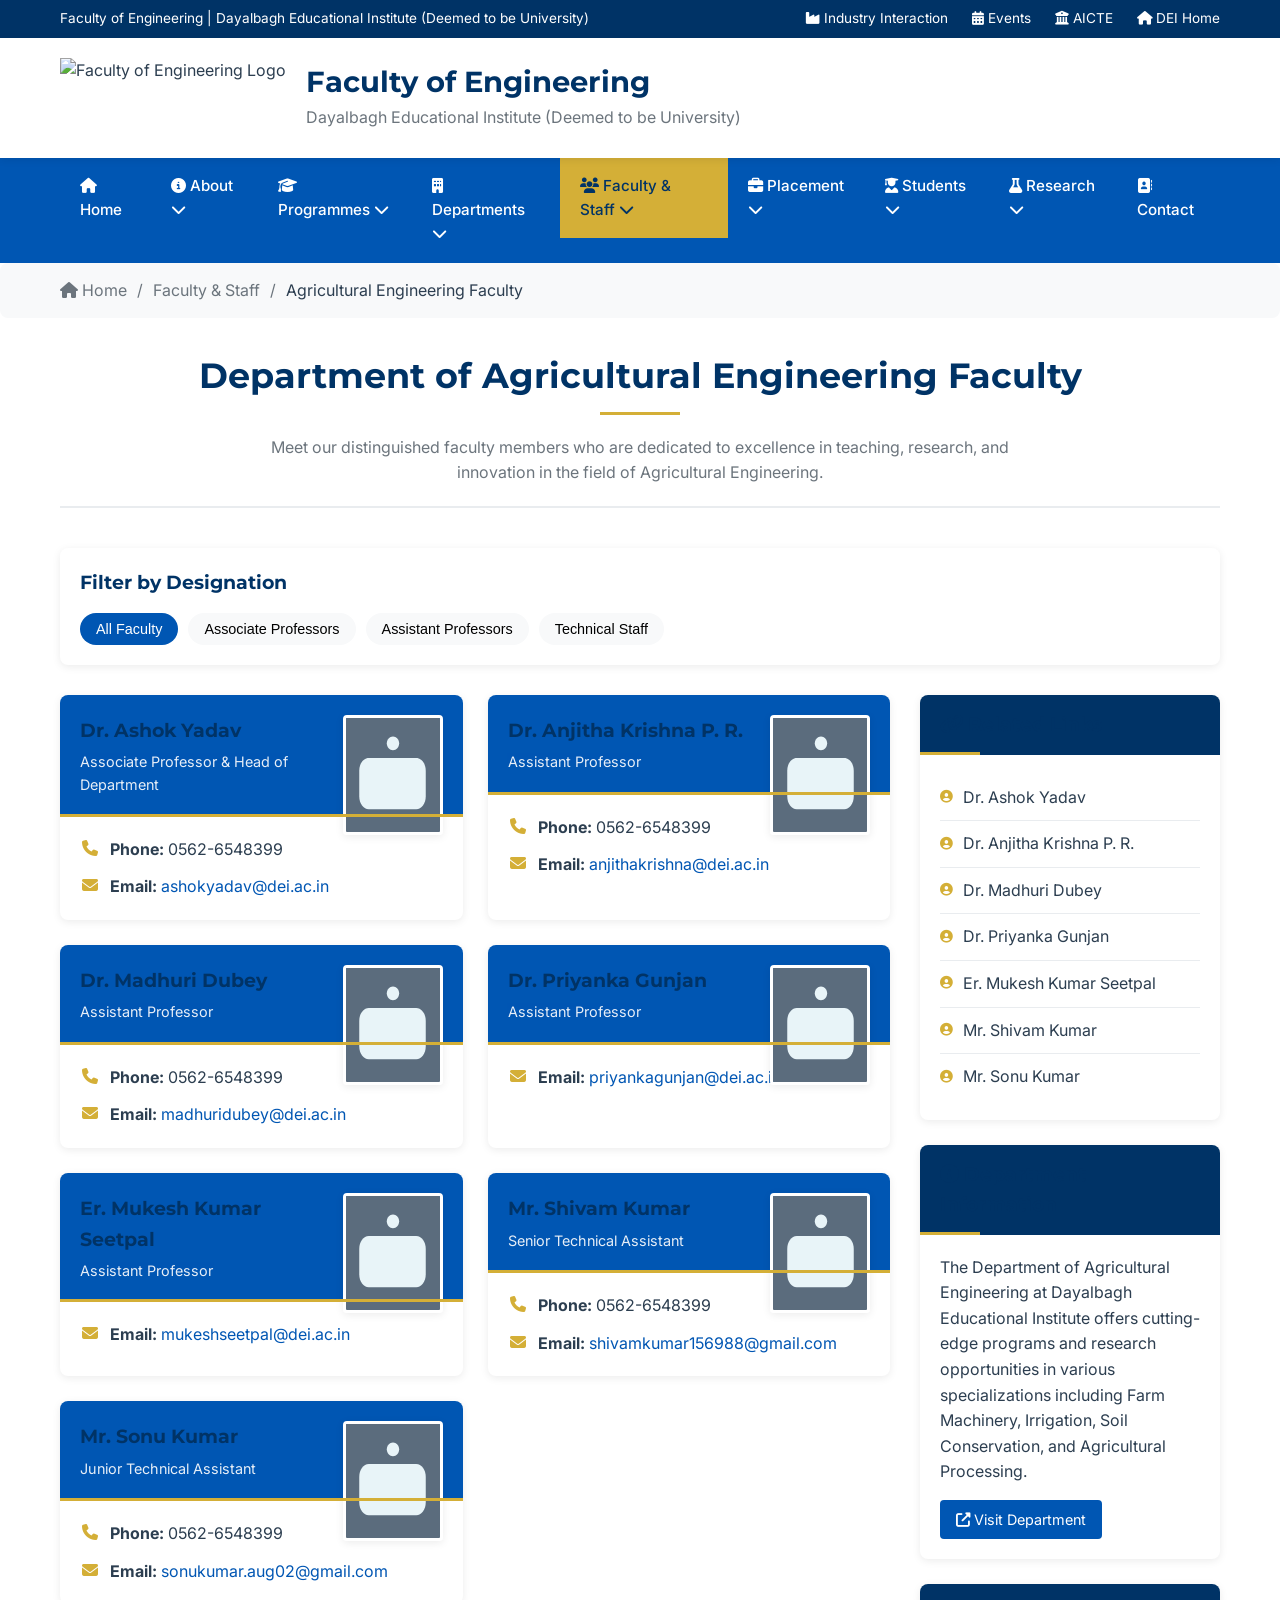
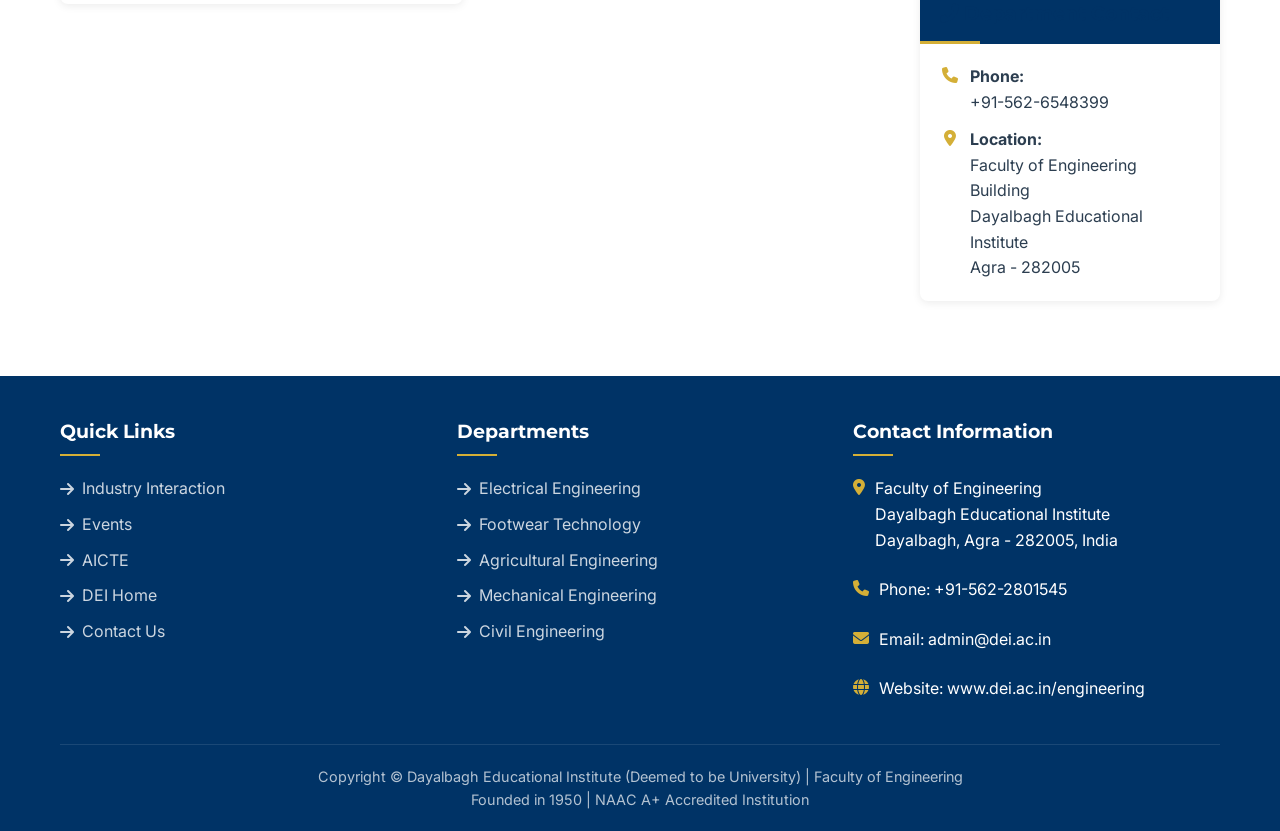
==== ag.html @ 7893d4c3 "Create ag.html" ====
<!DOCTYPE html>
<html lang="en">
<head>
    <meta charset="UTF-8">
    <meta name="viewport" content="width=device-width, initial-scale=1.0">
    <title>Agricultural Engineering Faculty | Dayalbagh Educational Institute</title>
    <link rel="shortcut icon" href="https://www.dei.ac.in/engineering/templates/jsn_epic_free/favicon.ico" type="image/x-icon">
    <link rel="stylesheet" href="https://cdnjs.cloudflare.com/ajax/libs/font-awesome/6.4.0/css/all.min.css">
    <link href="https://fonts.googleapis.com/css2?family=Inter:wght@300;400;500;600;700;800&family=Montserrat:wght@500;600;700;800&display=swap" rel="stylesheet">
    <!-- External CSS -->
    <link rel="stylesheet" href="faculty_page.css">
</head>
<body>
    <!-- Top Bar -->
    <div class="top-bar">
        <div class="container">
            <div>Faculty of Engineering | Dayalbagh Educational Institute (Deemed to be University)</div>
            <div class="top-links">
                <a href="/engineering/index.php/industry-interaction"><i class="fas fa-industry"></i> Industry Interaction</a>
                <a href="/engineering/index.php/events"><i class="fas fa-calendar-alt"></i> Events</a>
                <a href="http://www.aicte-india.org/"><i class="fas fa-university"></i> AICTE</a>
                <a href="/dei"><i class="fas fa-home"></i> DEI Home</a>
            </div>
        </div>
    </div>

    <!-- Main Header -->
    <header class="main-header">
        <div class="container">
            <div class="header-content">
                <div class="logo-section">
                    <img src="https://www.dei.ac.in/nsc2022/images/dei_logo.png" alt="Faculty of Engineering Logo" class="logo">
                    <div class="institute-info">
                        <h1>Faculty of Engineering</h1>
                        <p>Dayalbagh Educational Institute (Deemed to be University)</p>
                    </div>
                </div>
            </div>
        </div>
    </header>

    <!-- Navigation -->
    <nav class="main-navigation">
        <div class="container nav-container">
            <button class="mobile-menu-btn" id="mobileMenuBtn">
                <i class="fas fa-bars"></i>
            </button>
            <ul class="nav-menu" id="navMenu">
                <li><a href="/engineering/"><i class="fas fa-home"></i> Home</a></li>
                
                <li class="dropdown-parent">
                    <a href="javascript:void(0)"><i class="fas fa-info-circle"></i> About <i class="fas fa-chevron-down"></i></a>
                    <div class="dropdown">
                        <a href="/engineering/index.php/about-faculty/history">History</a>
                        <a href="/engineering/index.php/about-faculty/strengths">Strengths</a>
                        <a href="/engineering/index.php/about-faculty/infrastructure-labs">Infrastructure & Labs</a>
                        <a href="https://www.dei.ac.in/dei/index.php?option=com_content&view=article&id=171&Itemid=258">Approvals</a>
                    </div>
                </li>
                
                <li class="dropdown-parent">
                    <a href="javascript:void(0)"><i class="fas fa-graduation-cap"></i> Programmes <i class="fas fa-chevron-down"></i></a>
                    <div class="dropdown">
                        <a href="/engineering/index.php/programmes/under-graduate">Under-Graduate</a>
                        <a href="/engineering/index.php/programmes/ug-curriculum">UG Curriculum</a>
                        <a href="/engineering/index.php/programmes/post-graduate">Post Graduate</a>
                        <a href="/engineering/index.php/programmes/doctoral-programme">Doctoral Programme</a>
                        <a href="/engineering/index.php/programmes/panc">Programme and Course Outcomes</a>
                        <a href="/engineering/index.php/programmes/integrated-programme">Integrated Programme</a>
                        <a href="/engineering/index.php/programmes/evaluation-system">Evaluation System</a>
                        <a href="/engineering/index.php/programmes/academic-calendar">Academic Calendar</a>
                    </div>
                </li>
                
                <li class="dropdown-parent">
                    <a href="javascript:void(0)"><i class="fas fa-building"></i> Departments <i class="fas fa-chevron-down"></i></a>
                    <div class="dropdown">
                        <a href="/engineering/index.php/2012-12-08-09-16-45/electrical-engg">Electrical Engg.</a>
                        <a href="https://footwearengg.dei.ac.in/">Footwear Technology</a>
                        <a href="https://agriengg.dei.ac.in">Agricultural Engineering</a>
                        <a href="/engineering/index.php/2012-12-08-09-16-45/mechanical-engg">Mechanical Engg.</a>
                        <a href="https://civilengg.dei.ac.in/">Civil Engineering</a>
                    </div>
                </li>
                
                <li class="active dropdown-parent">
                    <a href="javascript:void(0)"><i class="fas fa-users"></i> Faculty & Staff <i class="fas fa-chevron-down"></i></a>
                    <div class="dropdown">
                        <a href="https://agriengg.dei.ac.in/index.php/faculty-staff" class="active">Agricultural Engg. Faculty</a>
                        <a href="/engineering/index.php/2012-12-08-09-23-43/electrical-engg-faculty">Electrical Engg. Faculty</a>
                        <a href="/engineering/index.php/2012-12-08-09-23-43/mechanical-engg-faculty">Mechanical Engg. Faculty</a>
                        <a href="https://footwearengg.dei.ac.in/index.php/faculty-staff">Footwear Technology Faculty</a>
                        <a href="https://civilengg.dei.ac.in/index.php/faculty-staff">Civil Engg. Faculty</a>
                        <a href="/engineering/index.php/2012-12-08-09-23-43/core-courses-faculty">Core Courses Faculty</a>
                        <a href="/engineering/index.php/2012-12-08-09-23-43/acheivements">Achievements</a>
                    </div>
                </li>
                
                <li class="dropdown-parent">
                    <a href="javascript:void(0)"><i class="fas fa-briefcase"></i> Placement <i class="fas fa-chevron-down"></i></a>
                    <div class="dropdown">
                        <a href="/engineering/index.php/placement/placement-cell">Placement Cell</a>
                        <a href="https://www.dei.ac.in/dei/index.php?option=com_content&view=category&layout=blog&id=50&Itemid=287">Alumni</a>
                    </div>
                </li>
                
                <li class="dropdown-parent">
                    <a href="javascript:void(0)"><i class="fas fa-user-graduate"></i> Students <i class="fas fa-chevron-down"></i></a>
                    <div class="dropdown">
                        <a href="/engineering/index.php/students/incentives-to-students">Incentives to Students</a>
                        <a href="/engineering/index.php/students/students-achievements">Student's Achievements</a>
                        <a href="/engineering/index.php/students/ie-student-s-chapter">IE Student's Chapter</a>
                    </div>
                </li>
                
                <li class="dropdown-parent">
                    <a href="javascript:void(0)"><i class="fas fa-flask"></i> Research <i class="fas fa-chevron-down"></i></a>
                    <div class="dropdown">
                        <a href="/engineering/index.php/2012-12-08-09-34-06/research-areas">Research Areas</a>
                        <a href="/engineering/index.php/2012-12-08-09-34-06/r-d-projects">R & D Projects</a>
                        <a href="/engineering/index.php/2012-12-08-09-34-06/electrical-engg-publication">Electrical Engg. Publication</a>
                        <a href="/engineering/index.php/2012-12-08-09-34-06/mechanical-engg-publications">Mechanical Engg. Publications</a>
                        <a href="/engineering/index.php/2012-12-08-09-34-06/footware-tech-publications-patents">Footwear Tech. Publications</a>
                        <a href="/engineering/index.php/2012-12-08-09-34-06/footwear-tech-patents">Footwear Tech. Patents</a>
                        <a href="/engineering/index.php/2012-12-08-09-34-06/electrical-engg-collaborations">Electrical Engg. Collaborations</a>
                        <a href="/engineering/index.php/2012-12-08-09-34-06/mechanical-engg-collaborations">Mechanical Engg. Collaborations</a>
                    </div>
                </li>
                
                <li><a href="/engineering/index.php/contact"><i class="fas fa-address-book"></i> Contact</a></li>
            </ul>
        </div>
    </nav>

    <!-- Breadcrumb -->
    <div class="breadcrumb">
        <div class="container">
            <div class="breadcrumb-links">
                <a href="/engineering/"><i class="fas fa-home"></i> Home</a>
                <span class="separator">/</span>
                <a href="javascript:void(0)">Faculty & Staff</a>
                <span class="separator">/</span>
                <span>Agricultural Engineering Faculty</span>
            </div>
        </div>
    </div>

    <!-- Main Content -->
    <main class="container">
        <!-- Page Header -->
        <div class="page-header">
            <h1>Department of Agricultural Engineering Faculty</h1>
            <p>Meet our distinguished faculty members who are dedicated to excellence in teaching, research, and innovation in the field of Agricultural Engineering.</p>
        </div>

        <!-- Filter Section -->
        <div class="filter-section">
            <h3>Filter by Designation</h3>
            <div class="filter-options">
                <button class="filter-btn active" data-filter="all">All Faculty</button>
                <button class="filter-btn" data-filter="associate">Associate Professors</button>
                <button class="filter-btn" data-filter="assistant">Assistant Professors</button>
                <button class="filter-btn" data-filter="technical">Technical Staff</button>
            </div>
        </div>

        <!-- Faculty Content -->
        <div class="faculty-container">
            <!-- Main Faculty Cards -->
            <div class="faculty-main">
                <div class="faculty-grid" id="facultyGrid">
                    <!-- Faculty cards will be dynamically generated here -->
                </div>
            </div>

            <!-- Sidebar -->
            <div class="sidebar">
                <!-- Related Links Card -->
                <div class="sidebar-card">
                    <div class="card-header">
                        <h3><i class="fas fa-link"></i> Related Links</h3>
                    </div>
                    <div class="card-content">
                        <ul class="related-links" id="relatedLinks">
                            <!-- Related links will be dynamically generated here -->
                        </ul>
                    </div>
                </div>

                <!-- Department Info Card -->
                <div class="sidebar-card">
                    <div class="card-header">
                        <h3><i class="fas fa-info-circle"></i> Department Information</h3>
                    </div>
                    <div class="card-content">
                        <p>The Department of Agricultural Engineering at Dayalbagh Educational Institute offers cutting-edge programs and research opportunities in various specializations including Farm Machinery, Irrigation, Soil Conservation, and Agricultural Processing.</p>
                        <div style="margin-top: 15px;">
                            <a href="https://agriengg.dei.ac.in" class="filter-btn" style="display: inline-block; background-color: var(--primary-blue); color: white; padding: 8px 16px; border-radius: 4px;">
                                <i class="fas fa-external-link-alt"></i> Visit Department
                            </a>
                        </div>
                    </div>
                </div>

                <!-- Contact Card -->
                <div class="sidebar-card">
                    <div class="card-header">
                        <h3><i class="fas fa-phone-alt"></i> Department Contact</h3>
                    </div>
                    <div class="card-content">
                        <div class="contact-info">
                            <div class="contact-item">
                                <i class="fas fa-phone"></i>
                                <div>
                                    <strong>Phone:</strong><br>
                                    +91-562-6548399
                                </div>
                            </div>
                            <div class="contact-item">
                                <i class="fas fa-map-marker-alt"></i>
                                <div>
                                    <strong>Location:</strong><br>
                                    Faculty of Engineering Building<br>
                                    Dayalbagh Educational Institute<br>
                                    Agra - 282005
                                </div>
                            </div>
                        </div>
                    </div>
                </div>
            </div>
        </div>
    </main>

    <!-- Footer -->
    <footer class="main-footer">
        <div class="container">
            <div class="footer-content">
                <div class="footer-section">
                    <h4>Quick Links</h4>
                    <ul class="footer-links">
                        <li><a href="/engineering/index.php/industry-interaction"><i class="fas fa-arrow-right"></i> Industry Interaction</a></li>
                        <li><a href="/engineering/index.php/events"><i class="fas fa-arrow-right"></i> Events</a></li>
                        <li><a href="http://www.aicte-india.org/"><i class="fas fa-arrow-right"></i> AICTE</a></li>
                        <li><a href="/dei"><i class="fas fa-arrow-right"></i> DEI Home</a></li>
                        <li><a href="/engineering/index.php/contact"><i class="fas fa-arrow-right"></i> Contact Us</a></li>
                    </ul>
                </div>
                
                <div class="footer-section">
                    <h4>Departments</h4>
                    <ul class="footer-links">
                        <li><a href="/engineering/index.php/2012-12-08-09-16-45/electrical-engg"><i class="fas fa-arrow-right"></i> Electrical Engineering</a></li>
                        <li><a href="https://footwearengg.dei.ac.in/"><i class="fas fa-arrow-right"></i> Footwear Technology</a></li>
                        <li><a href="https://agriengg.dei.ac.in"><i class="fas fa-arrow-right"></i> Agricultural Engineering</a></li>
                        <li><a href="/engineering/index.php/2012-12-08-09-16-45/mechanical-engg"><i class="fas fa-arrow-right"></i> Mechanical Engineering</a></li>
                        <li><a href="https://civilengg.dei.ac.in/"><i class="fas fa-arrow-right"></i> Civil Engineering</a></li>
                    </ul>
                </div>
                
                <div class="footer-section">
                    <h4>Contact Information</h4>
                    <div class="contact-info">
                        <p><i class="fas fa-map-marker-alt"></i> Faculty of Engineering<br>Dayalbagh Educational Institute<br>Dayalbagh, Agra - 282005, India</p>
                        <p><i class="fas fa-phone"></i> Phone: +91-562-2801545</p>
                        <p><i class="fas fa-envelope"></i> Email: admin@dei.ac.in</p>
                        <p><i class="fas fa-globe"></i> Website: www.dei.ac.in/engineering</p>
                    </div>
                </div>
            </div>
            
            <div class="copyright">
                <p>Copyright © Dayalbagh Educational Institute (Deemed to be University) | Faculty of Engineering</p>
                <p>Founded in 1950 | NAAC A+ Accredited Institution</p>
            </div>
        </div>
    </footer>

    <!-- JavaScript -->
    <script>
        // Faculty data from agriculture_faculty.json
        const facultyData = [
            {
                "name": "Dr. Ashok Yadav",
                "designation": "Associate Professor & Head of Department",
                "phone": "Tel: 0562-6548399",
                "email": "ashokyadav@dei.ac.in",
                "image": "/images/Faculty%20pictures/DR.%20ASHOK%20YADAV.png",
                "category": "associate"
            },
            {
                "name": "Dr. Anjitha Krishna P. R.",
                "designation": "Assistant Professor",
                "phone": "Tel: 0562-6548399",
                "email": "anjithakrishna@dei.ac.in",
                "image": "/images/Faculty%20pictures/DR.%20ANJITHA%20KRISHNA%20PR.png",
                "category": "assistant"
            },
            {
                "name": "Dr. Madhuri Dubey",
                "designation": "Assistant Professor",
                "phone": "Tel: 0562-6548399",
                "email": "madhuridubey@dei.ac.in",
                "image": "/images/Faculty%20pictures/DR.%20MADHURI%20DUBEY.png",
                "category": "assistant"
            },
            {
                "name": "Dr. Priyanka Gunjan",
                "designation": "Assistant Professor",
                "phone": null,
                "email": "priyankagunjan@dei.ac.in",
                "image": "/images/Faculty%20pictures/DR.%20PRIYANKA%20GUNJAN.png",
                "category": "assistant"
            },
            {
                "name": "Er. Mukesh Kumar Seetpal",
                "designation": "Assistant Professor",
                "phone": null,
                "email": "mukeshseetpal@dei.ac.in",
                "image": "/images/Faculty%20pictures/ER.%20MUKESH%20KUMAR%20SEETPAL.png",
                "category": "assistant"
            },
            {
                "name": "Mr. Shivam Kumar",
                "designation": "Senior Technical Assistant",
                "phone": "Tel: 0562-6548399",
                "email": "shivamkumar156988@gmail.com",
                "image": "/images/Faculty%20pictures/MR.%20SHIVAM.png",
                "category": "technical"
            },
            {
                "name": "Mr. Sonu Kumar",
                "designation": "Junior Technical Assistant",
                "phone": "Tel: 0562-6548399",
                "email": "sonukumar.aug02@gmail.com",
                "image": "/images/Faculty%20pictures/MR.%20SONU.png",
                "category": "technical"
            }
        ];

        // Mobile Menu Toggle
        const mobileMenuBtn = document.getElementById('mobileMenuBtn');
        const navMenu = document.getElementById('navMenu');
        
        mobileMenuBtn.addEventListener('click', () => {
            navMenu.classList.toggle('active');
            mobileMenuBtn.innerHTML = navMenu.classList.contains('active') 
                ? '<i class="fas fa-times"></i>' 
                : '<i class="fas fa-bars"></i>';
        });
        
        // Close mobile menu when clicking outside
        document.addEventListener('click', (event) => {
            if (!navMenu.contains(event.target) && !mobileMenuBtn.contains(event.target)) {
                navMenu.classList.remove('active');
                mobileMenuBtn.innerHTML = '<i class="fas fa-bars"></i>';
            }
        });

        // Function to create faculty card
        function createFacultyCard(faculty) {
            // Handle empty names
            let facultyName = faculty.name || faculty.designation;
            if (!facultyName.trim()) {
                facultyName = "Faculty Member";
            }
            
            // Clean email string
            let emailText = '';
            let emailHref = '';
            
            if (faculty.email) {
                // Extract email from the string
                const emailMatch = faculty.email.match(/[a-zA-Z0-9._%+-]+@[a-zA-Z0-9.-]+\.[a-zA-Z]{2,}/);
                if (emailMatch) {
                    emailText = emailMatch[0];
                    emailHref = `mailto:${emailMatch[0]}`;
                } else {
                    emailText = faculty.email;
                    emailHref = `mailto:${faculty.email}`;
                }
            }
            
            // Clean phone string
            const phoneText = faculty.phone ? faculty.phone.replace(/Tel:|Mobile No\.:/g, '').trim() : '';

            const card = document.createElement('div');
            card.className = `faculty-card ${faculty.category}`;
            card.setAttribute('data-category', faculty.category);
            
            card.innerHTML = `
                <div class="faculty-card-header">
                    <div class="faculty-info">
                        <h3 class="faculty-name">${facultyName}</h3>
                        <p class="faculty-designation">${faculty.designation}</p>
                    </div>
                    ${faculty.image ? 
                        `<img src="${faculty.image}" alt="${facultyName}" class="faculty-image" onerror="this.src='[data-uri]'">` : 
                        `<div class="placeholder-image"><i class="fas fa-user-tie"></i></div>`
                    }
                </div>
                <div class="faculty-card-content">
                    <div class="contact-info">
                        ${phoneText ? `
                            <div class="contact-item">
                                <i class="fas fa-phone"></i>
                                <div><strong>Phone:</strong> ${phoneText}</div>
                            </div>
                        ` : ''}
                        ${emailText ? `
                            <div class="contact-item">
                                <i class="fas fa-envelope"></i>
                                <div>
                                    <strong>Email:</strong> 
                                    <a href="${emailHref}" style="color: var(--primary-blue); word-break: break-word;">${emailText}</a>
                                </div>
                            </div>
                        ` : ''}
                    </div>
                </div>
            `;
            
            return card;
        }

        // Function to create related link
        function createRelatedLink(faculty) {
            const li = document.createElement('li');
            const facultyName = faculty.name || faculty.designation || "Faculty Member";
            
            li.innerHTML = `
                <a href="javascript:void(0)" data-name="${facultyName.replace(/[^a-zA-Z0-9]/g, '-').toLowerCase()}">
                    <i class="fas fa-user-circle"></i>
                    <span>${facultyName}</span>
                </a>
            `;
            
            // Add click event to scroll to faculty card
            li.querySelector('a').addEventListener('click', () => {
                const facultyNameId = facultyName.replace(/[^a-zA-Z0-9]/g, '-').toLowerCase();
                const card = document.querySelector(`[data-name="${facultyNameId}"]`);
                if (card) {
                    card.scrollIntoView({ behavior: 'smooth', block: 'center' });
                    
                    // Add highlight effect
                    card.style.boxShadow = '0 0 0 3px var(--accent-gold)';
                    setTimeout(() => {
                        card.style.boxShadow = '';
                    }, 2000);
                }
            });
            
            return li;
        }

        // Function to filter faculty cards
        function filterFaculty(category) {
            const cards = document.querySelectorAll('.faculty-card');
            cards.forEach(card => {
                if (category === 'all' || card.getAttribute('data-category') === category) {
                    card.style.display = 'block';
                    setTimeout(() => {
                        card.style.opacity = '1';
                        card.style.transform = 'translateY(0)';
                    }, 10);
                } else {
                    card.style.opacity = '0';
                    card.style.transform = 'translateY(10px)';
                    setTimeout(() => {
                        card.style.display = 'none';
                    }, 300);
                }
            });
            
            // Update active filter button
            document.querySelectorAll('.filter-btn').forEach(btn => {
                btn.classList.remove('active');
                if (btn.getAttribute('data-filter') === category) {
                    btn.classList.add('active');
                }
            });
        }

        // Initialize page
        document.addEventListener('DOMContentLoaded', () => {
            const facultyGrid = document.getElementById('facultyGrid');
            const relatedLinks = document.getElementById('relatedLinks');
            
            // Sort faculty by designation hierarchy
            const designationOrder = {
                'associate': 1,
                'assistant': 2,
                'technical': 3
            };
            
            const sortedFaculty = [...facultyData].filter(faculty => 
                faculty.name && faculty.name.trim() !== "" || 
                faculty.designation && faculty.designation.trim() !== ""
            ).sort((a, b) => {
                return designationOrder[a.category] - designationOrder[b.category];
            });
            
            // Generate faculty cards
            sortedFaculty.forEach(faculty => {
                const card = createFacultyCard(faculty);
                
                // Add data attribute for filtering by name
                const facultyName = faculty.name || faculty.designation || "Faculty Member";
                const facultyNameId = facultyName.replace(/[^a-zA-Z0-9]/g, '-').toLowerCase();
                card.setAttribute('data-name', facultyNameId);
                
                facultyGrid.appendChild(card);
                
                // Add to related links
                const link = createRelatedLink(faculty);
                relatedLinks.appendChild(link);
            });
            
            // Setup filter buttons
            document.querySelectorAll('.filter-btn').forEach(btn => {
                btn.addEventListener('click', () => {
                    const filter = btn.getAttribute('data-filter');
                    filterFaculty(filter);
                });
            });
            
            // Initialize with all faculty visible
            filterFaculty('all');
            
            // Dropdown menu enhancement for mobile
            const dropdownParents = document.querySelectorAll('.dropdown-parent');
            
            dropdownParents.forEach(parent => {
                if (window.innerWidth <= 992) {
                    parent.addEventListener('click', (e) => {
                        if (!e.target.classList.contains('dropdown')) {
                            e.preventDefault();
                            const dropdown = parent.querySelector('.dropdown');
                            dropdown.style.display = dropdown.style.display === 'block' ? 'none' : 'block';
                        }
                    });
                }
            });
        });

        // Smooth scrolling for anchor links
        document.querySelectorAll('a[href^="#"]').forEach(anchor => {
            anchor.addEventListener('click', function(e) {
                e.preventDefault();
                const targetId = this.getAttribute('href');
                if (targetId === '#') return;
                
                const targetElement = document.querySelector(targetId);
                if (targetElement) {
                    window.scrollTo({
                        top: targetElement.offsetTop - 100,
                        behavior: 'smooth'
                    });
                }
            });
        });
    </script>
</body>
</html>
---- faculty_page.css ----
/* faculty_page.css */

:root {
    --primary-blue: #0056b3;
    --secondary-blue: #1a73e8;
    --accent-gold: #d4af37;
    --dark-blue: #003366;
    --light-blue: #e8f4f8;
    --light-gray: #f8f9fa;
    --medium-gray: #e9ecef;
    --dark-gray: #6c757d;
    --text-dark: #2c3e50;
    --text-light: #5a6c7d;
    --success: #28a745;
    --danger: #dc3545;
    --warning: #ffc107;
    --shadow-sm: 0 2px 8px rgba(0, 0, 0, 0.08);
    --shadow-md: 0 4px 12px rgba(0, 0, 0, 0.12);
    --shadow-lg: 0 8px 24px rgba(0, 0, 0, 0.15);
    --transition: all 0.3s ease;
    --border-radius: 8px;
}

* {
    margin: 0;
    padding: 0;
    box-sizing: border-box;
}

body {
    font-family: 'Inter', sans-serif;
    color: var(--text-dark);
    line-height: 1.6;
    background-color: #fff;
}

h1, h2, h3, h4, h5, h6 {
    font-family: 'Montserrat', sans-serif;
    font-weight: 700;
    color: var(--dark-blue);
}

a {
    text-decoration: none;
    color: var(--primary-blue);
    transition: var(--transition);
}

a:hover {
    color: var(--accent-gold);
}

.container {
    width: 100%;
    max-width: 1200px;
    margin: 0 auto;
    padding: 0 20px;
}

/* Header Styles */
.top-bar {
    background-color: var(--dark-blue);
    color: white;
    padding: 8px 0;
    font-size: 0.85rem;
}

.top-bar .container {
    display: flex;
    justify-content: space-between;
    align-items: center;
}

.top-links a {
    color: white;
    margin-left: 20px;
}

.top-links a:hover {
    color: var(--accent-gold);
}

.main-header {
    padding: 20px 0;
    background-color: white;
    box-shadow: var(--shadow-sm);
    position: sticky;
    top: 0;
    z-index: 1000;
}

.header-content {
    display: flex;
    align-items: center;
    justify-content: space-between;
}

.logo-section {
    display: flex;
    align-items: center;
    gap: 20px;
}

.logo {
    height: 80px;
}

.institute-info h1 {
    font-size: 1.8rem;
    margin-bottom: 5px;
    line-height: 1.2;
}

.institute-info p {
    color: var(--dark-gray);
    font-size: 1rem;
}

/* Navigation */
.main-navigation {
    background-color: var(--primary-blue);
    position: relative;
    z-index: 999;
}

.nav-container {
    display: flex;
    justify-content: space-between;
    align-items: center;
}

.nav-menu {
    display: flex;
    list-style: none;
}

.nav-menu > li {
    position: relative;
}

.nav-menu > li > a {
    display: block;
    padding: 16px 20px;
    color: white;
    font-weight: 500;
    font-size: 0.95rem;
}

.nav-menu > li:hover > a {
    background-color: rgba(255, 255, 255, 0.1);
}

.nav-menu > li.active > a {
    background-color: var(--accent-gold);
    color: var(--dark-blue);
}

/* Dropdown */
.dropdown {
    position: absolute;
    top: 100%;
    left: 0;
    background-color: white;
    min-width: 220px;
    box-shadow: var(--shadow-lg);
    opacity: 0;
    visibility: hidden;
    transform: translateY(10px);
    transition: var(--transition);
    z-index: 1000;
    border-radius: var(--border-radius);
    overflow: hidden;
}

.nav-menu > li:hover .dropdown {
    opacity: 1;
    visibility: visible;
    transform: translateY(0);
}

.dropdown a {
    display: block;
    padding: 12px 20px;
    color: var(--text-dark);
    border-bottom: 1px solid var(--medium-gray);
}

.dropdown a:hover {
    background-color: var(--light-blue);
    color: var(--primary-blue);
}

.dropdown a:last-child {
    border-bottom: none;
}

.mobile-menu-btn {
    display: none;
    background: none;
    border: none;
    color: white;
    font-size: 1.5rem;
    cursor: pointer;
    padding: 10px;
}

/* Breadcrumb */
.breadcrumb {
    background-color: var(--light-gray);
    padding: 15px 0;
    margin-bottom: 30px;
    border-radius: var(--border-radius);
}

.breadcrumb-links {
    display: flex;
    align-items: center;
    gap: 10px;
    flex-wrap: wrap;
}

.breadcrumb-links a {
    color: var(--dark-gray);
}

.breadcrumb-links a:hover {
    color: var(--primary-blue);
}

.breadcrumb-links .separator {
    color: var(--dark-gray);
}

/* Page Header */
.page-header {
    text-align: center;
    margin-bottom: 40px;
    padding-bottom: 20px;
    border-bottom: 2px solid var(--medium-gray);
}

.page-header h1 {
    font-size: 2.2rem;
    margin-bottom: 10px;
    position: relative;
    display: inline-block;
}

.page-header h1::after {
    content: '';
    position: absolute;
    bottom: -10px;
    left: 50%;
    transform: translateX(-50%);
    width: 80px;
    height: 3px;
    background-color: var(--accent-gold);
}

.page-header p {
    color: var(--dark-gray);
    max-width: 800px;
    margin: 20px auto 0;
}

/* Faculty Cards Layout */
.faculty-container {
    display: grid;
    grid-template-columns: 1fr 300px;
    gap: 30px;
    margin-bottom: 50px;
}

/* Faculty Cards Grid */
.faculty-grid {
    display: grid;
    grid-template-columns: repeat(auto-fill, minmax(300px, 1fr));
    gap: 25px;
}

/* Faculty Card */
.faculty-card {
    background-color: white;
    border-radius: var(--border-radius);
    overflow: hidden;
    box-shadow: var(--shadow-sm);
    transition: var(--transition);
    position: relative;
}

.faculty-card:hover {
    transform: translateY(-5px);
    box-shadow: var(--shadow-md);
}

.faculty-card-header {
    background-color: var(--primary-blue);
    color: white;
    padding: 20px;
    position: relative;
    min-height: 100px;
}

.faculty-card-header::after {
    content: '';
    position: absolute;
    bottom: 0;
    left: 0;
    width: 100%;
    height: 3px;
    background-color: var(--accent-gold);
}

.faculty-image {
    width: 100px;
    height: 120px;
    object-fit: cover;
    border-radius: 4px;
    border: 3px solid white;
    position: absolute;
    top: 20px;
    right: 20px;
    box-shadow: var(--shadow-sm);
}

.placeholder-image {
    width: 100px;
    height: 120px;
    background-color: rgba(255, 255, 255, 0.2);
    border-radius: 4px;
    border: 3px solid white;
    display: flex;
    align-items: center;
    justify-content: center;
    position: absolute;
    top: 20px;
    right: 20px;
    box-shadow: var(--shadow-sm);
}

.placeholder-image i {
    font-size: 2rem;
    color: rgba(255, 255, 255, 0.7);
}

.faculty-name {
    font-size: 1.2rem;
    margin-bottom: 5px;
    max-width: calc(100% - 120px);
}

.faculty-designation {
    font-size: 0.9rem;
    opacity: 0.9;
    max-width: calc(100% - 120px);
}

.faculty-card-content {
    padding: 20px;
}

.contact-info {
    display: flex;
    flex-direction: column;
    gap: 12px;
}

.contact-item {
    display: flex;
    align-items: flex-start;
    gap: 10px;
}

.contact-item i {
    color: var(--accent-gold);
    margin-top: 2px;
    width: 20px;
    text-align: center;
}

/* Filter Section */
.filter-section {
    background-color: white;
    padding: 20px;
    border-radius: var(--border-radius);
    box-shadow: var(--shadow-sm);
    margin-bottom: 30px;
}

.filter-options {
    display: flex;
    flex-wrap: wrap;
    gap: 10px;
    margin-top: 15px;
}

.filter-btn {
    padding: 8px 16px;
    background-color: var(--light-gray);
    border: none;
    border-radius: 20px;
    cursor: pointer;
    font-size: 0.9rem;
    transition: var(--transition);
}

.filter-btn:hover {
    background-color: var(--medium-gray);
}

.filter-btn.active {
    background-color: var(--primary-blue);
    color: white;
}

/* Sidebar */
.sidebar {
    position: sticky;
    top: 120px;
    height: fit-content;
}

.sidebar-card {
    background-color: white;
    border-radius: var(--border-radius);
    overflow: hidden;
    margin-bottom: 25px;
    box-shadow: var(--shadow-sm);
}

.sidebar-card .card-header {
    background-color: var(--dark-blue);
    color: white;
    padding: 15px 20px;
    font-size: 1rem;
    position: relative;
}

.sidebar-card .card-header::after {
    content: '';
    position: absolute;
    bottom: 0;
    left: 0;
    width: 60px;
    height: 3px;
    background-color: var(--accent-gold);
}

.sidebar-card .card-content {
    padding: 20px;
}

.related-links {
    list-style: none;
}

.related-links li {
    padding: 10px 0;
    border-bottom: 1px solid var(--medium-gray);
}

.related-links li:last-child {
    border-bottom: none;
}

.related-links a {
    display: flex;
    align-items: center;
    gap: 10px;
    color: var(--text-dark);
}

.related-links a:hover {
    color: var(--primary-blue);
    padding-left: 5px;
}

.related-links i {
    color: var(--accent-gold);
    font-size: 0.8rem;
}

/* Footer */
.main-footer {
    background-color: var(--dark-blue);
    color: white;
    padding: 40px 0 20px;
    margin-top: 50px;
}

.footer-content {
    display: grid;
    grid-template-columns: repeat(auto-fit, minmax(250px, 1fr));
    gap: 30px;
    margin-bottom: 30px;
}

.footer-section h4 {
    color: white;
    margin-bottom: 20px;
    font-size: 1.2rem;
    position: relative;
    padding-bottom: 10px;
}

.footer-section h4::after {
    content: '';
    position: absolute;
    bottom: 0;
    left: 0;
    width: 40px;
    height: 2px;
    background-color: var(--accent-gold);
}

.footer-links {
    list-style: none;
}

.footer-links li {
    margin-bottom: 10px;
}

.footer-links a {
    color: rgba(255, 255, 255, 0.8);
    display: flex;
    align-items: center;
    gap: 8px;
}

.footer-links a:hover {
    color: var(--accent-gold);
    padding-left: 5px;
}

.contact-info p {
    margin-bottom: 12px;
    display: flex;
    align-items: flex-start;
    gap: 10px;
}

.contact-info i {
    color: var(--accent-gold);
    margin-top: 3px;
}

.copyright {
    text-align: center;
    padding-top: 20px;
    border-top: 1px solid rgba(255, 255, 255, 0.1);
    font-size: 0.9rem;
    color: rgba(255, 255, 255, 0.7);
}

/* Responsive Design */
@media (max-width: 992px) {
    .faculty-container {
        grid-template-columns: 1fr;
    }
    
    .sidebar {
        position: static;
        margin-top: 40px;
    }
    
    .nav-menu {
        display: none;
        position: absolute;
        top: 100%;
        left: 0;
        width: 100%;
        background-color: var(--primary-blue);
        flex-direction: column;
        box-shadow: var(--shadow-lg);
        z-index: 1000;
    }
    
    .nav-menu.active {
        display: flex;
    }
    
    .dropdown {
        position: static;
        opacity: 1;
        visibility: visible;
        transform: none;
        box-shadow: none;
        background-color: rgba(0, 0, 0, 0.1);
        margin-left: 20px;
    }
    
    .mobile-menu-btn {
        display: block;
    }
}

@media (max-width: 768px) {
    .header-content {
        flex-direction: column;
        text-align: center;
        gap: 15px;
    }
    
    .logo-section {
        flex-direction: column;
        gap: 10px;
    }
    
    .top-bar .container {
        flex-direction: column;
        gap: 10px;
        text-align: center;
    }
    
    .top-links {
        display: flex;
        flex-wrap: wrap;
        justify-content: center;
        gap: 15px;
    }
    
    .top-links a {
        margin: 0;
    }
    
    .faculty-grid {
        grid-template-columns: 1fr;
    }
    
    .page-header h1 {
        font-size: 1.8rem;
    }
}

@media (max-width: 576px) {
    .container {
        padding: 0 15px;
    }
    
    .faculty-card-header {
        min-height: 120px;
    }
    
    .faculty-image, .placeholder-image {
        width: 80px;
        height: 100px;
    }
    
    .faculty-name, .faculty-designation {
        max-width: calc(100% - 100px);
    }
    
    .filter-options {
        justify-content: center;
    }
}
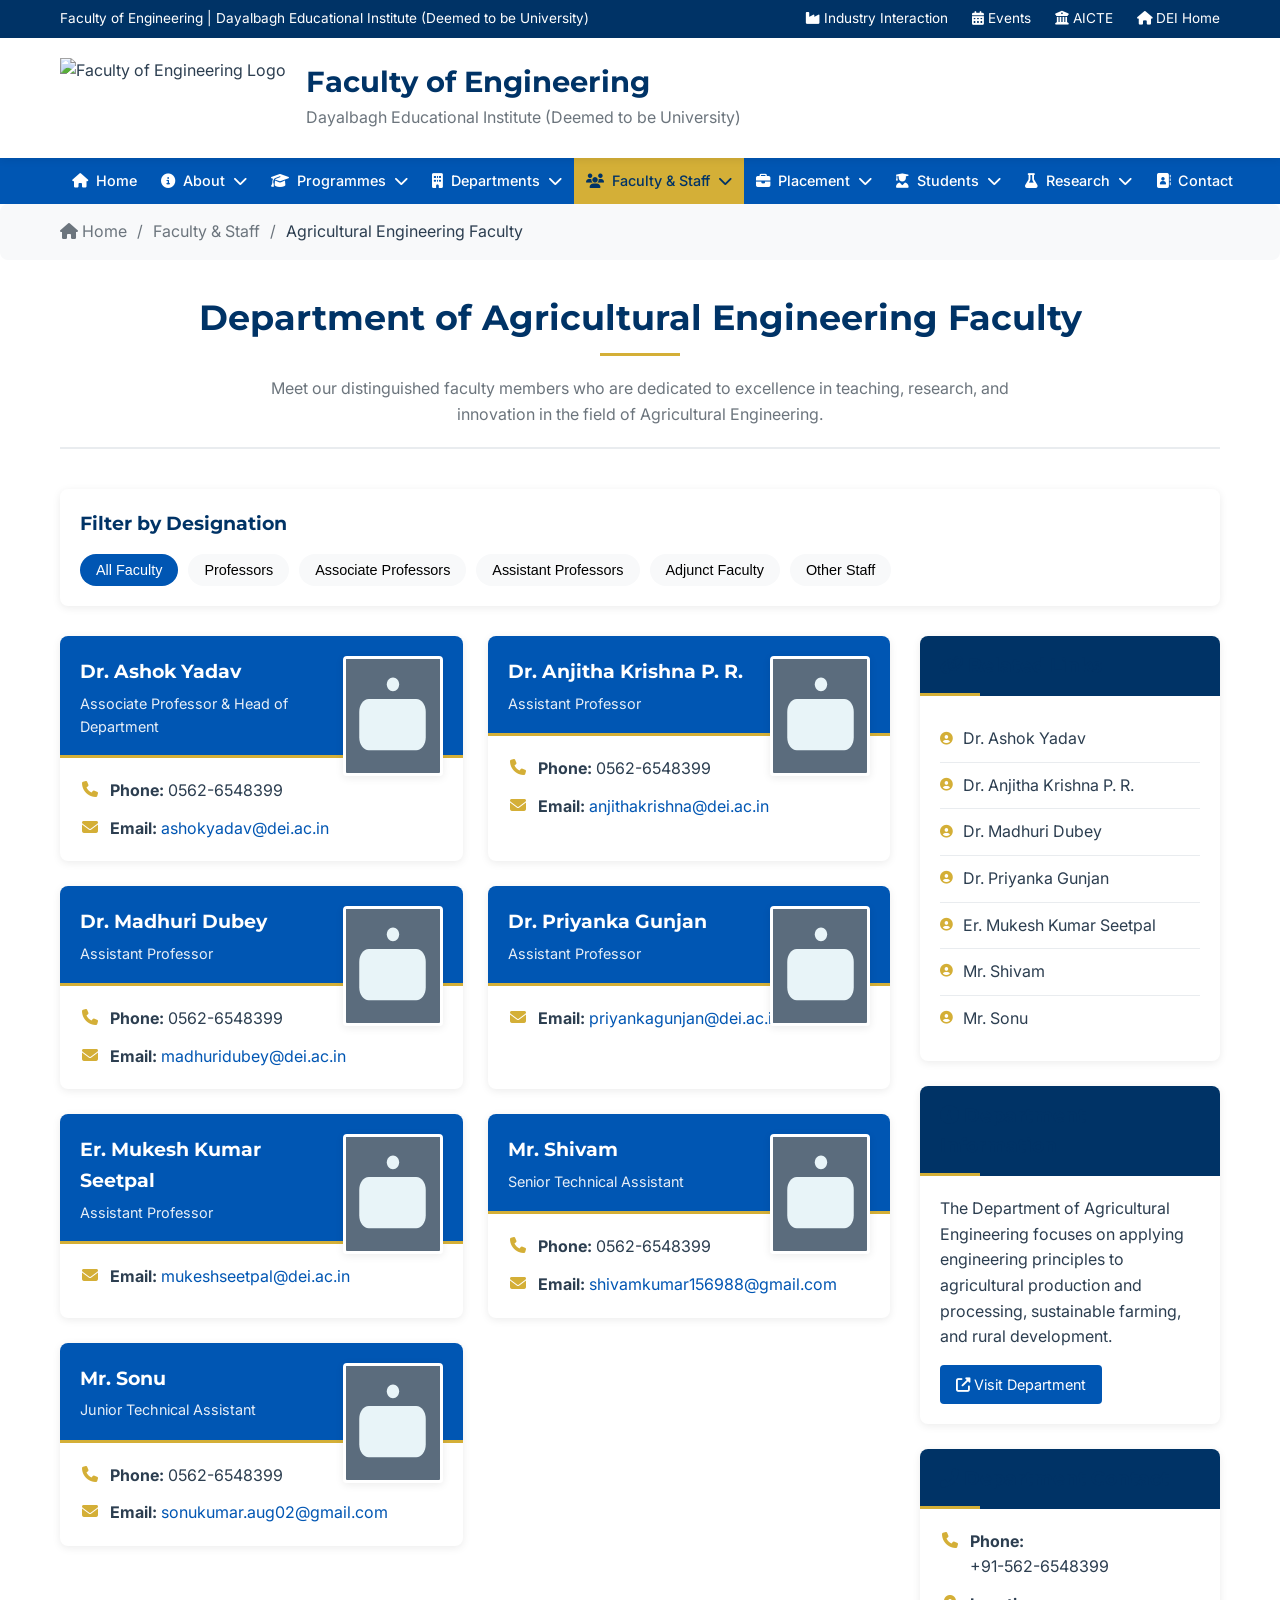
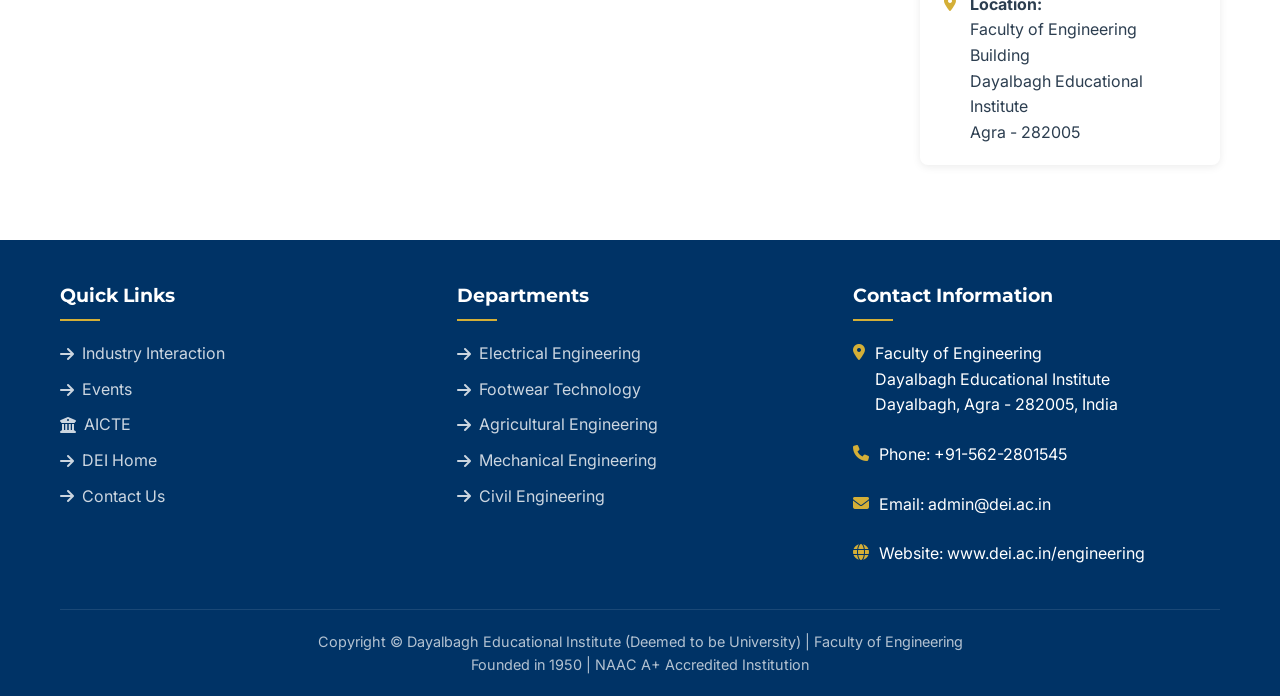
==== commit d266b21e: "for presentation" ====
--- a/ag.html
+++ b/ag.html
@@ -1,22 +1,30 @@
 <!DOCTYPE html>
 <html lang="en">
+
 <head>
     <meta charset="UTF-8">
     <meta name="viewport" content="width=device-width, initial-scale=1.0">
     <title>Agricultural Engineering Faculty | Dayalbagh Educational Institute</title>
-    <link rel="shortcut icon" href="https://www.dei.ac.in/engineering/templates/jsn_epic_free/favicon.ico" type="image/x-icon">
+    <link rel="shortcut icon" href="https://www.dei.ac.in/engineering/templates/jsn_epic_free/favicon.ico"
+        type="image/x-icon">
     <link rel="stylesheet" href="https://cdnjs.cloudflare.com/ajax/libs/font-awesome/6.4.0/css/all.min.css">
-    <link href="https://fonts.googleapis.com/css2?family=Inter:wght@300;400;500;600;700;800&family=Montserrat:wght@500;600;700;800&display=swap" rel="stylesheet">
-    <!-- External CSS -->
+    <link
+        href="https://fonts.googleapis.com/css2?family=Inter:wght@300;400;500;600;700;800&family=Montserrat:wght@500;600;700;800&display=swap"
+        rel="stylesheet">
     <link rel="stylesheet" href="faculty_page.css">
+    <style>
+        /* Any page-specific overrides can go here */
+    </style>
 </head>
+
 <body>
     <!-- Top Bar -->
     <div class="top-bar">
         <div class="container">
             <div>Faculty of Engineering | Dayalbagh Educational Institute (Deemed to be University)</div>
             <div class="top-links">
-                <a href="/engineering/index.php/industry-interaction"><i class="fas fa-industry"></i> Industry Interaction</a>
+                <a href="/engineering/index.php/industry-interaction"><i class="fas fa-industry"></i> Industry
+                    Interaction</a>
                 <a href="/engineering/index.php/events"><i class="fas fa-calendar-alt"></i> Events</a>
                 <a href="http://www.aicte-india.org/"><i class="fas fa-university"></i> AICTE</a>
                 <a href="/dei"><i class="fas fa-home"></i> DEI Home</a>
@@ -29,7 +37,8 @@
         <div class="container">
             <div class="header-content">
                 <div class="logo-section">
-                    <img src="https://www.dei.ac.in/nsc2022/images/dei_logo.png" alt="Faculty of Engineering Logo" class="logo">
+                    <img src="https://www.dei.ac.in/nsc2022/images/dei_logo.png" alt="Faculty of Engineering Logo"
+                        class="logo">
                     <div class="institute-info">
                         <h1>Faculty of Engineering</h1>
                         <p>Dayalbagh Educational Institute (Deemed to be University)</p>
@@ -39,98 +48,8 @@
         </div>
     </header>
 
-    <!-- Navigation -->
-    <nav class="main-navigation">
-        <div class="container nav-container">
-            <button class="mobile-menu-btn" id="mobileMenuBtn">
-                <i class="fas fa-bars"></i>
-            </button>
-            <ul class="nav-menu" id="navMenu">
-                <li><a href="/engineering/"><i class="fas fa-home"></i> Home</a></li>
-                
-                <li class="dropdown-parent">
-                    <a href="javascript:void(0)"><i class="fas fa-info-circle"></i> About <i class="fas fa-chevron-down"></i></a>
-                    <div class="dropdown">
-                        <a href="/engineering/index.php/about-faculty/history">History</a>
-                        <a href="/engineering/index.php/about-faculty/strengths">Strengths</a>
-                        <a href="/engineering/index.php/about-faculty/infrastructure-labs">Infrastructure & Labs</a>
-                        <a href="https://www.dei.ac.in/dei/index.php?option=com_content&view=article&id=171&Itemid=258">Approvals</a>
-                    </div>
-                </li>
-                
-                <li class="dropdown-parent">
-                    <a href="javascript:void(0)"><i class="fas fa-graduation-cap"></i> Programmes <i class="fas fa-chevron-down"></i></a>
-                    <div class="dropdown">
-                        <a href="/engineering/index.php/programmes/under-graduate">Under-Graduate</a>
-                        <a href="/engineering/index.php/programmes/ug-curriculum">UG Curriculum</a>
-                        <a href="/engineering/index.php/programmes/post-graduate">Post Graduate</a>
-                        <a href="/engineering/index.php/programmes/doctoral-programme">Doctoral Programme</a>
-                        <a href="/engineering/index.php/programmes/panc">Programme and Course Outcomes</a>
-                        <a href="/engineering/index.php/programmes/integrated-programme">Integrated Programme</a>
-                        <a href="/engineering/index.php/programmes/evaluation-system">Evaluation System</a>
-                        <a href="/engineering/index.php/programmes/academic-calendar">Academic Calendar</a>
-                    </div>
-                </li>
-                
-                <li class="dropdown-parent">
-                    <a href="javascript:void(0)"><i class="fas fa-building"></i> Departments <i class="fas fa-chevron-down"></i></a>
-                    <div class="dropdown">
-                        <a href="/engineering/index.php/2012-12-08-09-16-45/electrical-engg">Electrical Engg.</a>
-                        <a href="https://footwearengg.dei.ac.in/">Footwear Technology</a>
-                        <a href="https://agriengg.dei.ac.in">Agricultural Engineering</a>
-                        <a href="/engineering/index.php/2012-12-08-09-16-45/mechanical-engg">Mechanical Engg.</a>
-                        <a href="https://civilengg.dei.ac.in/">Civil Engineering</a>
-                    </div>
-                </li>
-                
-                <li class="active dropdown-parent">
-                    <a href="javascript:void(0)"><i class="fas fa-users"></i> Faculty & Staff <i class="fas fa-chevron-down"></i></a>
-                    <div class="dropdown">
-                        <a href="https://agriengg.dei.ac.in/index.php/faculty-staff" class="active">Agricultural Engg. Faculty</a>
-                        <a href="/engineering/index.php/2012-12-08-09-23-43/electrical-engg-faculty">Electrical Engg. Faculty</a>
-                        <a href="/engineering/index.php/2012-12-08-09-23-43/mechanical-engg-faculty">Mechanical Engg. Faculty</a>
-                        <a href="https://footwearengg.dei.ac.in/index.php/faculty-staff">Footwear Technology Faculty</a>
-                        <a href="https://civilengg.dei.ac.in/index.php/faculty-staff">Civil Engg. Faculty</a>
-                        <a href="/engineering/index.php/2012-12-08-09-23-43/core-courses-faculty">Core Courses Faculty</a>
-                        <a href="/engineering/index.php/2012-12-08-09-23-43/acheivements">Achievements</a>
-                    </div>
-                </li>
-                
-                <li class="dropdown-parent">
-                    <a href="javascript:void(0)"><i class="fas fa-briefcase"></i> Placement <i class="fas fa-chevron-down"></i></a>
-                    <div class="dropdown">
-                        <a href="/engineering/index.php/placement/placement-cell">Placement Cell</a>
-                        <a href="https://www.dei.ac.in/dei/index.php?option=com_content&view=category&layout=blog&id=50&Itemid=287">Alumni</a>
-                    </div>
-                </li>
-                
-                <li class="dropdown-parent">
-                    <a href="javascript:void(0)"><i class="fas fa-user-graduate"></i> Students <i class="fas fa-chevron-down"></i></a>
-                    <div class="dropdown">
-                        <a href="/engineering/index.php/students/incentives-to-students">Incentives to Students</a>
-                        <a href="/engineering/index.php/students/students-achievements">Student's Achievements</a>
-                        <a href="/engineering/index.php/students/ie-student-s-chapter">IE Student's Chapter</a>
-                    </div>
-                </li>
-                
-                <li class="dropdown-parent">
-                    <a href="javascript:void(0)"><i class="fas fa-flask"></i> Research <i class="fas fa-chevron-down"></i></a>
-                    <div class="dropdown">
-                        <a href="/engineering/index.php/2012-12-08-09-34-06/research-areas">Research Areas</a>
-                        <a href="/engineering/index.php/2012-12-08-09-34-06/r-d-projects">R & D Projects</a>
-                        <a href="/engineering/index.php/2012-12-08-09-34-06/electrical-engg-publication">Electrical Engg. Publication</a>
-                        <a href="/engineering/index.php/2012-12-08-09-34-06/mechanical-engg-publications">Mechanical Engg. Publications</a>
-                        <a href="/engineering/index.php/2012-12-08-09-34-06/footware-tech-publications-patents">Footwear Tech. Publications</a>
-                        <a href="/engineering/index.php/2012-12-08-09-34-06/footwear-tech-patents">Footwear Tech. Patents</a>
-                        <a href="/engineering/index.php/2012-12-08-09-34-06/electrical-engg-collaborations">Electrical Engg. Collaborations</a>
-                        <a href="/engineering/index.php/2012-12-08-09-34-06/mechanical-engg-collaborations">Mechanical Engg. Collaborations</a>
-                    </div>
-                </li>
-                
-                <li><a href="/engineering/index.php/contact"><i class="fas fa-address-book"></i> Contact</a></li>
-            </ul>
-        </div>
-    </nav>
+    <!-- Navigation via JS -->
+    <div id="navbar-container"></div>
 
     <!-- Breadcrumb -->
     <div class="breadcrumb">
@@ -150,7 +69,8 @@
         <!-- Page Header -->
         <div class="page-header">
             <h1>Department of Agricultural Engineering Faculty</h1>
-            <p>Meet our distinguished faculty members who are dedicated to excellence in teaching, research, and innovation in the field of Agricultural Engineering.</p>
+            <p>Meet our distinguished faculty members who are dedicated to excellence in teaching, research, and
+                innovation in the field of Agricultural Engineering.</p>
         </div>
 
         <!-- Filter Section -->
@@ -158,9 +78,11 @@
             <h3>Filter by Designation</h3>
             <div class="filter-options">
                 <button class="filter-btn active" data-filter="all">All Faculty</button>
+                <button class="filter-btn" data-filter="professor">Professors</button>
                 <button class="filter-btn" data-filter="associate">Associate Professors</button>
                 <button class="filter-btn" data-filter="assistant">Assistant Professors</button>
-                <button class="filter-btn" data-filter="technical">Technical Staff</button>
+                <button class="filter-btn" data-filter="adjunct">Adjunct Faculty</button>
+                <button class="filter-btn" data-filter="other">Other Staff</button>
             </div>
         </div>
 
@@ -193,9 +115,11 @@
                         <h3><i class="fas fa-info-circle"></i> Department Information</h3>
                     </div>
                     <div class="card-content">
-                        <p>The Department of Agricultural Engineering at Dayalbagh Educational Institute offers cutting-edge programs and research opportunities in various specializations including Farm Machinery, Irrigation, Soil Conservation, and Agricultural Processing.</p>
+                        <p>The Department of Agricultural Engineering focuses on applying engineering principles to
+                            agricultural production and processing, sustainable farming, and rural development.</p>
                         <div style="margin-top: 15px;">
-                            <a href="https://agriengg.dei.ac.in" class="filter-btn" style="display: inline-block; background-color: var(--primary-blue); color: white; padding: 8px 16px; border-radius: 4px;">
+                            <a href="https://agriengg.dei.ac.in" class="filter-btn"
+                                style="display: inline-block; background-color: var(--primary-blue); color: white; padding: 8px 16px; border-radius: 4px;">
                                 <i class="fas fa-external-link-alt"></i> Visit Department
                             </a>
                         </div>
@@ -239,36 +163,44 @@
                 <div class="footer-section">
                     <h4>Quick Links</h4>
                     <ul class="footer-links">
-                        <li><a href="/engineering/index.php/industry-interaction"><i class="fas fa-arrow-right"></i> Industry Interaction</a></li>
+                        <li><a href="/engineering/index.php/industry-interaction"><i class="fas fa-arrow-right"></i>
+                                Industry Interaction</a></li>
                         <li><a href="/engineering/index.php/events"><i class="fas fa-arrow-right"></i> Events</a></li>
-                        <li><a href="http://www.aicte-india.org/"><i class="fas fa-arrow-right"></i> AICTE</a></li>
+                        <li><a href="http://www.aicte-india.org/"><i class="fas fa-university"></i> AICTE</a></li>
                         <li><a href="/dei"><i class="fas fa-arrow-right"></i> DEI Home</a></li>
-                        <li><a href="/engineering/index.php/contact"><i class="fas fa-arrow-right"></i> Contact Us</a></li>
+                        <li><a href="/engineering/index.php/contact"><i class="fas fa-arrow-right"></i> Contact Us</a>
+                        </li>
                     </ul>
                 </div>
-                
+
                 <div class="footer-section">
                     <h4>Departments</h4>
                     <ul class="footer-links">
-                        <li><a href="/engineering/index.php/2012-12-08-09-16-45/electrical-engg"><i class="fas fa-arrow-right"></i> Electrical Engineering</a></li>
-                        <li><a href="https://footwearengg.dei.ac.in/"><i class="fas fa-arrow-right"></i> Footwear Technology</a></li>
-                        <li><a href="https://agriengg.dei.ac.in"><i class="fas fa-arrow-right"></i> Agricultural Engineering</a></li>
-                        <li><a href="/engineering/index.php/2012-12-08-09-16-45/mechanical-engg"><i class="fas fa-arrow-right"></i> Mechanical Engineering</a></li>
-                        <li><a href="https://civilengg.dei.ac.in/"><i class="fas fa-arrow-right"></i> Civil Engineering</a></li>
+                        <li><a href="/engineering/index.php/2012-12-08-09-16-45/electrical-engg"><i
+                                    class="fas fa-arrow-right"></i> Electrical Engineering</a></li>
+                        <li><a href="https://footwearengg.dei.ac.in/"><i class="fas fa-arrow-right"></i> Footwear
+                                Technology</a></li>
+                        <li><a href="https://agriengg.dei.ac.in"><i class="fas fa-arrow-right"></i> Agricultural
+                                Engineering</a></li>
+                        <li><a href="/engineering/index.php/2012-12-08-09-16-45/mechanical-engg"><i
+                                    class="fas fa-arrow-right"></i> Mechanical Engineering</a></li>
+                        <li><a href="https://civilengg.dei.ac.in/"><i class="fas fa-arrow-right"></i> Civil
+                                Engineering</a></li>
                     </ul>
                 </div>
-                
+
                 <div class="footer-section">
                     <h4>Contact Information</h4>
                     <div class="contact-info">
-                        <p><i class="fas fa-map-marker-alt"></i> Faculty of Engineering<br>Dayalbagh Educational Institute<br>Dayalbagh, Agra - 282005, India</p>
+                        <p><i class="fas fa-map-marker-alt"></i> Faculty of Engineering<br>Dayalbagh Educational
+                            Institute<br>Dayalbagh, Agra - 282005, India</p>
                         <p><i class="fas fa-phone"></i> Phone: +91-562-2801545</p>
                         <p><i class="fas fa-envelope"></i> Email: admin@dei.ac.in</p>
                         <p><i class="fas fa-globe"></i> Website: www.dei.ac.in/engineering</p>
                     </div>
                 </div>
             </div>
-            
+
             <div class="copyright">
                 <p>Copyright © Dayalbagh Educational Institute (Deemed to be University) | Faculty of Engineering</p>
                 <p>Founded in 1950 | NAAC A+ Accredited Institution</p>
@@ -277,127 +209,130 @@
     </footer>
 
     <!-- JavaScript -->
+    <script src="navbar.js"></script>
     <script>
-        // Faculty data from agriculture_faculty.json
-        const facultyData = [
+        // Faculty data from JSON
+        const rawFacultyData = [
             {
                 "name": "Dr. Ashok Yadav",
                 "designation": "Associate Professor & Head of Department",
-                "phone": "Tel: 0562-6548399",
+                "phone": "Tel: 0562-6548399",
                 "email": "ashokyadav@dei.ac.in",
-                "image": "/images/Faculty%20pictures/DR.%20ASHOK%20YADAV.png",
-                "category": "associate"
+                "image": "https://agriengg.dei.ac.in/images/Faculty%20pictures/DR.%20ASHOK%20YADAV.png"
             },
             {
                 "name": "Dr. Anjitha Krishna P. R.",
                 "designation": "Assistant Professor",
-                "phone": "Tel: 0562-6548399",
+                "phone": "Tel: 0562-6548399",
                 "email": "anjithakrishna@dei.ac.in",
-                "image": "/images/Faculty%20pictures/DR.%20ANJITHA%20KRISHNA%20PR.png",
-                "category": "assistant"
+                "image": "https://agriengg.dei.ac.in/images/Faculty%20pictures/DR.%20ANJITHA%20KRISHNA%20PR.png"
             },
             {
                 "name": "Dr. Madhuri Dubey",
                 "designation": "Assistant Professor",
-                "phone": "Tel: 0562-6548399",
+                "phone": "Tel: 0562-6548399",
                 "email": "madhuridubey@dei.ac.in",
-                "image": "/images/Faculty%20pictures/DR.%20MADHURI%20DUBEY.png",
-                "category": "assistant"
+                "image": "https://agriengg.dei.ac.in/images/Faculty%20pictures/DR.%20MADHURI%20DUBEY.png"
             },
             {
                 "name": "Dr. Priyanka Gunjan",
                 "designation": "Assistant Professor",
                 "phone": null,
                 "email": "priyankagunjan@dei.ac.in",
-                "image": "/images/Faculty%20pictures/DR.%20PRIYANKA%20GUNJAN.png",
-                "category": "assistant"
+                "image": "https://agriengg.dei.ac.in/images/Faculty%20pictures/DR.%20PRIYANKA%20GUNJAN.png"
             },
             {
                 "name": "Er. Mukesh Kumar Seetpal",
                 "designation": "Assistant Professor",
                 "phone": null,
                 "email": "mukeshseetpal@dei.ac.in",
-                "image": "/images/Faculty%20pictures/ER.%20MUKESH%20KUMAR%20SEETPAL.png",
-                "category": "assistant"
-            },
-            {
-                "name": "Mr. Shivam Kumar",
+                "image": "https://agriengg.dei.ac.in/images/Faculty%20pictures/ER.%20MUKESH%20KUMAR%20SEETPAL.png"
+            },
+            {
+                "name": "Mr. Shivam",
                 "designation": "Senior Technical Assistant",
-                "phone": "Tel: 0562-6548399",
+                "phone": "Tel: 0562-6548399",
                 "email": "shivamkumar156988@gmail.com",
-                "image": "/images/Faculty%20pictures/MR.%20SHIVAM.png",
-                "category": "technical"
-            },
-            {
-                "name": "Mr. Sonu Kumar",
+                "image": "https://agriengg.dei.ac.in/images/Faculty%20pictures/MR.%20SHIVAM.png"
+            },
+            {
+                "name": "Mr. Sonu",
                 "designation": "Junior Technical Assistant",
-                "phone": "Tel: 0562-6548399",
+                "phone": "Tel: 0562-6548399",
                 "email": "sonukumar.aug02@gmail.com",
-                "image": "/images/Faculty%20pictures/MR.%20SONU.png",
-                "category": "technical"
+                "image": "https://agriengg.dei.ac.in/images/Faculty%20pictures/MR.%20SONU.png"
             }
         ];
 
-        // Mobile Menu Toggle
-        const mobileMenuBtn = document.getElementById('mobileMenuBtn');
-        const navMenu = document.getElementById('navMenu');
-        
-        mobileMenuBtn.addEventListener('click', () => {
-            navMenu.classList.toggle('active');
-            mobileMenuBtn.innerHTML = navMenu.classList.contains('active') 
-                ? '<i class="fas fa-times"></i>' 
-                : '<i class="fas fa-bars"></i>';
+        // Process faculty data to add categories
+        const facultyData = rawFacultyData.map(f => {
+            let category = 'other';
+            let des = (f.designation || '').toLowerCase();
+
+            if (des.includes('professor') && !des.includes('associate') && !des.includes('assistant')) {
+                category = 'professor';
+            } else if (des.includes('associate professor')) {
+                category = 'associate';
+            } else if (des.includes('assistant professor')) {
+                category = 'assistant';
+            } else if (des.includes('adjunct')) {
+                category = 'adjunct';
+            }
+
+            return { ...f, category };
         });
-        
-        // Close mobile menu when clicking outside
-        document.addEventListener('click', (event) => {
-            if (!navMenu.contains(event.target) && !mobileMenuBtn.contains(event.target)) {
-                navMenu.classList.remove('active');
-                mobileMenuBtn.innerHTML = '<i class="fas fa-bars"></i>';
-            }
-        });
+
+        // Filter out empty entries
+        const validFacultyData = facultyData.filter(faculty =>
+            faculty.name && faculty.name.trim() !== ""
+        );
 
         // Function to create faculty card
         function createFacultyCard(faculty) {
-            // Handle empty names
-            let facultyName = faculty.name || faculty.designation;
-            if (!facultyName.trim()) {
-                facultyName = "Faculty Member";
-            }
-            
             // Clean email string
             let emailText = '';
             let emailHref = '';
-            
-            if (faculty.email) {
+
+            // Handle array of emails or string or null
+            let emailStr = '';
+            if (Array.isArray(faculty.emails)) {
+                emailStr = faculty.emails[0]; // Take first
+            } else if (faculty.email) {
+                emailStr = faculty.email;
+            }
+
+            if (emailStr) {
                 // Extract email from the string
-                const emailMatch = faculty.email.match(/[a-zA-Z0-9._%+-]+@[a-zA-Z0-9.-]+\.[a-zA-Z]{2,}/);
+                const emailMatch = emailStr.match(/[a-zA-Z0-9._%+-]+@[a-zA-Z0-9.-]+\.[a-zA-Z]{2,}/);
                 if (emailMatch) {
                     emailText = emailMatch[0];
                     emailHref = `mailto:${emailMatch[0]}`;
                 } else {
-                    emailText = faculty.email;
-                    emailHref = `mailto:${faculty.email}`;
+                    emailText = emailStr.replace(/mailto/g, '');
+                    emailHref = emailStr;
                 }
             }
-            
+
             // Clean phone string
             const phoneText = faculty.phone ? faculty.phone.replace(/Tel:|Mobile No\.:/g, '').trim() : '';
 
             const card = document.createElement('div');
             card.className = `faculty-card ${faculty.category}`;
             card.setAttribute('data-category', faculty.category);
-            
+
+            // Default designation if null
+            const designation = faculty.designation || 'Faculty Member';
+
             card.innerHTML = `
                 <div class="faculty-card-header">
                     <div class="faculty-info">
-                        <h3 class="faculty-name">${facultyName}</h3>
-                        <p class="faculty-designation">${faculty.designation}</p>
-                    </div>
-                    ${faculty.image ? 
-                        `<img src="${faculty.image}" alt="${facultyName}" class="faculty-image" onerror="this.src='[data-uri]'">` : 
-                        `<div class="placeholder-image"><i class="fas fa-user-tie"></i></div>`
-                    }
+                        <h3 class="faculty-name">${faculty.name}</h3>
+                        <p class="faculty-designation">${designation}</p>
+                    </div>
+                    ${faculty.image ?
+                    `<img src="${faculty.image}" alt="${faculty.name}" class="faculty-image" onerror="this.src='[data-uri]'">` :
+                    `<div class="placeholder-image"><i class="fas fa-user-tie"></i></div>`
+                }
                 </div>
                 <div class="faculty-card-content">
                     <div class="contact-info">
@@ -419,29 +354,27 @@
                     </div>
                 </div>
             `;
-            
+
             return card;
         }
 
         // Function to create related link
         function createRelatedLink(faculty) {
             const li = document.createElement('li');
-            const facultyName = faculty.name || faculty.designation || "Faculty Member";
-            
             li.innerHTML = `
-                <a href="javascript:void(0)" data-name="${facultyName.replace(/[^a-zA-Z0-9]/g, '-').toLowerCase()}">
+                <a href="javascript:void(0)" data-name="${faculty.name}">
                     <i class="fas fa-user-circle"></i>
-                    <span>${facultyName}</span>
+                    <span>${faculty.name}</span>
                 </a>
             `;
-            
+
             // Add click event to scroll to faculty card
             li.querySelector('a').addEventListener('click', () => {
-                const facultyNameId = facultyName.replace(/[^a-zA-Z0-9]/g, '-').toLowerCase();
-                const card = document.querySelector(`[data-name="${facultyNameId}"]`);
+                const facultyName = faculty.name.replace(/[^a-zA-Z0-9]/g, '-').toLowerCase();
+                const card = document.querySelector(`[data-name="${facultyName}"]`);
                 if (card) {
                     card.scrollIntoView({ behavior: 'smooth', block: 'center' });
-                    
+
                     // Add highlight effect
                     card.style.boxShadow = '0 0 0 3px var(--accent-gold)';
                     setTimeout(() => {
@@ -449,7 +382,7 @@
                     }, 2000);
                 }
             });
-            
+
             return li;
         }
 
@@ -471,7 +404,7 @@
                     }, 300);
                 }
             });
-            
+
             // Update active filter button
             document.querySelectorAll('.filter-btn').forEach(btn => {
                 btn.classList.remove('active');
@@ -485,37 +418,35 @@
         document.addEventListener('DOMContentLoaded', () => {
             const facultyGrid = document.getElementById('facultyGrid');
             const relatedLinks = document.getElementById('relatedLinks');
-            
+
             // Sort faculty by designation hierarchy
             const designationOrder = {
-                'associate': 1,
-                'assistant': 2,
-                'technical': 3
+                'professor': 1,
+                'associate': 2,
+                'assistant': 3,
+                'adjunct': 4,
+                'other': 5
             };
-            
-            const sortedFaculty = [...facultyData].filter(faculty => 
-                faculty.name && faculty.name.trim() !== "" || 
-                faculty.designation && faculty.designation.trim() !== ""
-            ).sort((a, b) => {
+
+            const sortedFaculty = [...validFacultyData].sort((a, b) => {
                 return designationOrder[a.category] - designationOrder[b.category];
             });
-            
+
             // Generate faculty cards
             sortedFaculty.forEach(faculty => {
                 const card = createFacultyCard(faculty);
-                
+
                 // Add data attribute for filtering by name
-                const facultyName = faculty.name || faculty.designation || "Faculty Member";
-                const facultyNameId = facultyName.replace(/[^a-zA-Z0-9]/g, '-').toLowerCase();
+                const facultyNameId = faculty.name.replace(/[^a-zA-Z0-9]/g, '-').toLowerCase();
                 card.setAttribute('data-name', facultyNameId);
-                
+
                 facultyGrid.appendChild(card);
-                
+
                 // Add to related links
                 const link = createRelatedLink(faculty);
                 relatedLinks.appendChild(link);
             });
-            
+
             // Setup filter buttons
             document.querySelectorAll('.filter-btn').forEach(btn => {
                 btn.addEventListener('click', () => {
@@ -523,33 +454,18 @@
                     filterFaculty(filter);
                 });
             });
-            
+
             // Initialize with all faculty visible
             filterFaculty('all');
-            
-            // Dropdown menu enhancement for mobile
-            const dropdownParents = document.querySelectorAll('.dropdown-parent');
-            
-            dropdownParents.forEach(parent => {
-                if (window.innerWidth <= 992) {
-                    parent.addEventListener('click', (e) => {
-                        if (!e.target.classList.contains('dropdown')) {
-                            e.preventDefault();
-                            const dropdown = parent.querySelector('.dropdown');
-                            dropdown.style.display = dropdown.style.display === 'block' ? 'none' : 'block';
-                        }
-                    });
-                }
-            });
         });
 
         // Smooth scrolling for anchor links
         document.querySelectorAll('a[href^="#"]').forEach(anchor => {
-            anchor.addEventListener('click', function(e) {
+            anchor.addEventListener('click', function (e) {
                 e.preventDefault();
                 const targetId = this.getAttribute('href');
                 if (targetId === '#') return;
-                
+
                 const targetElement = document.querySelector(targetId);
                 if (targetElement) {
                     window.scrollTo({
@@ -561,4 +477,5 @@
         });
     </script>
 </body>
-</html>
+
+</html>
--- a/faculty_page.css
+++ b/faculty_page.css
@@ -34,7 +34,12 @@
     background-color: #fff;
 }
 
-h1, h2, h3, h4, h5, h6 {
+h1,
+h2,
+h3,
+h4,
+h5,
+h6 {
     font-family: 'Montserrat', sans-serif;
     font-weight: 700;
     color: var(--dark-blue);
@@ -132,25 +137,32 @@
 .nav-menu {
     display: flex;
     list-style: none;
-}
-
-.nav-menu > li {
+    margin: 0;
+    padding: 0;
+    flex-wrap: nowrap;
+}
+
+.nav-menu>li {
     position: relative;
 }
 
-.nav-menu > li > a {
-    display: block;
-    padding: 16px 20px;
+.nav-menu>li>a {
+    display: flex;
+    align-items: center;
+    gap: 8px;
+    padding: 16px 12px;
     color: white;
     font-weight: 500;
-    font-size: 0.95rem;
-}
-
-.nav-menu > li:hover > a {
+    font-size: 0.9rem;
+    white-space: nowrap;
+    line-height: 1;
+}
+
+.nav-menu>li:hover>a {
     background-color: rgba(255, 255, 255, 0.1);
 }
 
-.nav-menu > li.active > a {
+.nav-menu>li.active>a {
     background-color: var(--accent-gold);
     color: var(--dark-blue);
 }
@@ -172,7 +184,7 @@
     overflow: hidden;
 }
 
-.nav-menu > li:hover .dropdown {
+.nav-menu>li:hover .dropdown {
     opacity: 1;
     visibility: visible;
     transform: translateY(0);
@@ -299,6 +311,12 @@
     padding: 20px;
     position: relative;
     min-height: 100px;
+}
+
+.faculty-card-header .faculty-name,
+.faculty-card-header .faculty-designation,
+.faculty-card-header p {
+    color: white !important;
 }
 
 .faculty-card-header::after {
@@ -321,6 +339,7 @@
     top: 20px;
     right: 20px;
     box-shadow: var(--shadow-sm);
+    z-index: 10;
 }
 
 .placeholder-image {
@@ -336,6 +355,7 @@
     top: 20px;
     right: 20px;
     box-shadow: var(--shadow-sm);
+    z-index: 10;
 }
 
 .placeholder-image i {
@@ -558,12 +578,12 @@
     .faculty-container {
         grid-template-columns: 1fr;
     }
-    
+
     .sidebar {
         position: static;
         margin-top: 40px;
     }
-    
+
     .nav-menu {
         display: none;
         position: absolute;
@@ -575,11 +595,11 @@
         box-shadow: var(--shadow-lg);
         z-index: 1000;
     }
-    
+
     .nav-menu.active {
         display: flex;
     }
-    
+
     .dropdown {
         position: static;
         opacity: 1;
@@ -589,7 +609,7 @@
         background-color: rgba(0, 0, 0, 0.1);
         margin-left: 20px;
     }
-    
+
     .mobile-menu-btn {
         display: block;
     }
@@ -601,33 +621,33 @@
         text-align: center;
         gap: 15px;
     }
-    
+
     .logo-section {
         flex-direction: column;
         gap: 10px;
     }
-    
+
     .top-bar .container {
         flex-direction: column;
         gap: 10px;
         text-align: center;
     }
-    
+
     .top-links {
         display: flex;
         flex-wrap: wrap;
         justify-content: center;
         gap: 15px;
     }
-    
+
     .top-links a {
         margin: 0;
     }
-    
+
     .faculty-grid {
         grid-template-columns: 1fr;
     }
-    
+
     .page-header h1 {
         font-size: 1.8rem;
     }
@@ -637,21 +657,23 @@
     .container {
         padding: 0 15px;
     }
-    
+
     .faculty-card-header {
         min-height: 120px;
     }
-    
-    .faculty-image, .placeholder-image {
+
+    .faculty-image,
+    .placeholder-image {
         width: 80px;
         height: 100px;
     }
-    
-    .faculty-name, .faculty-designation {
+
+    .faculty-name,
+    .faculty-designation {
         max-width: calc(100% - 100px);
     }
-    
+
     .filter-options {
         justify-content: center;
     }
-}
+}
